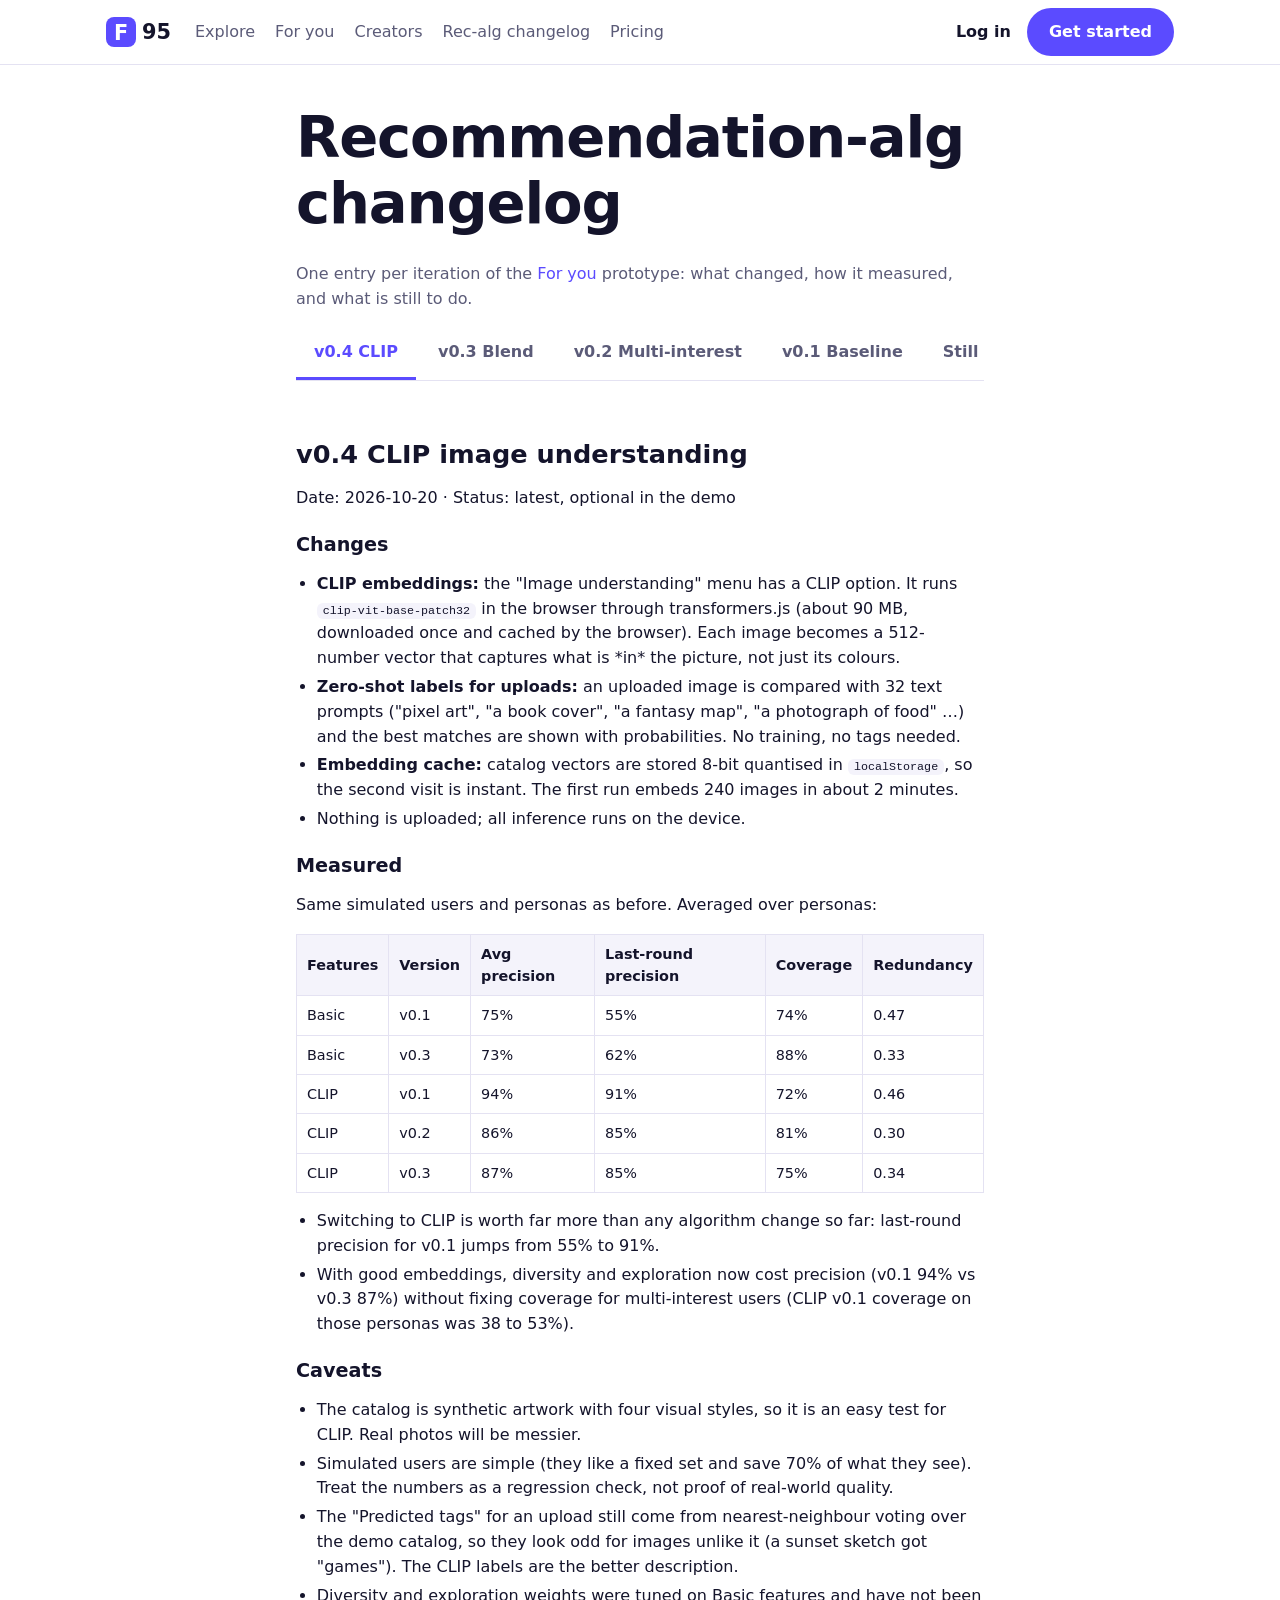
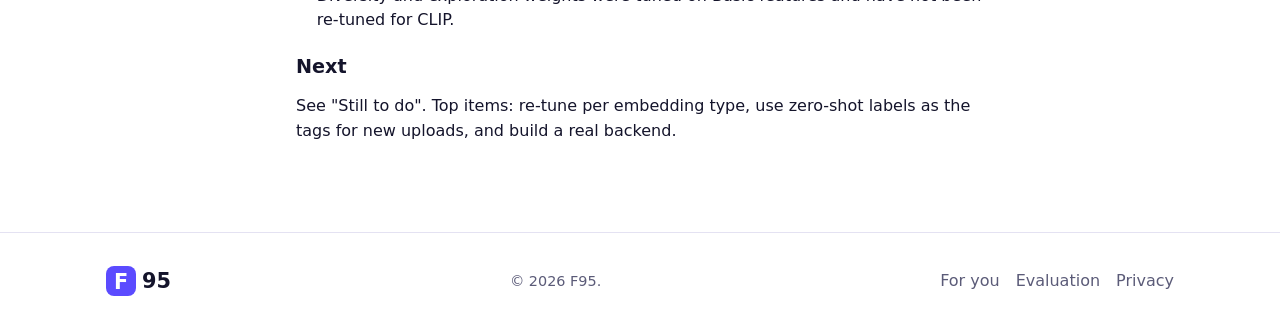
==== docs/changelog.html @ d0337c7e "Add recommendation prototype, evaluation harness and changelog tab Co-Authored-By: Claude Sonnet 5.5" ====
<!doctype html>
<html lang="en">
<head>
  <meta charset="utf-8">
  <meta name="viewport" content="width=device-width, initial-scale=1">
  <title>F95 – Recommendation-alg changelog</title>
  <meta name="description" content="Every iteration of the F95 recommendation algorithm, what changed, how it measured, and what is still to do.">
  <link rel="stylesheet" href="css/style.css">
</head>
<body>
  <header class="nav">
    <div class="wrap nav-inner">
      <a class="logo" href="index.html"><span class="logo-mark">F</span>95</a>
      <nav aria-label="Main">
        <a href="index.html">Explore</a>
        <a href="recs.html">For you</a>
        <a href="creator.html">Creators</a>
        <a href="changelog.html">Rec-alg changelog</a>
        <a href="start.html#pricing">Pricing</a>
      </nav>
      <div class="nav-actions">
        <a class="link" href="#">Log in</a>
        <a class="btn btn-primary" href="start.html">Get started</a>
      </div>
    </div>
  </header>

  <main class="wrap narrow cl">
    <h1>Recommendation-alg changelog</h1>
    <p class="sub">One entry per iteration of the <a href="recs.html" style="color:var(--brand)">For you</a> prototype: what changed, how it measured, and what is still to do.</p>
    <div class="tabs" role="tablist" aria-label="Changelog sections" id="tabs"></div>
    <div id="doc" class="md" role="tabpanel" aria-live="polite"></div>
  </main>

  <footer class="footer">
    <div class="wrap foot-inner">
      <a class="logo" href="index.html"><span class="logo-mark">F</span>95</a>
      <p>© 2026 F95.</p>
      <nav aria-label="Footer"><a href="recs.html">For you</a><a href="recs-eval.html">Evaluation</a><a href="#">Privacy</a></nav>
    </div>
  </footer>
  <script src="js/changelog-page.js"></script>
</body>
</html>
---- docs/css/style.css ----
:root{--ink:#14142b;--muted:#5b5b78;--bg:#fff;--alt:#f4f3fb;--line:#e4e2f2;--brand:#5b4bff;--brand-d:#4636e0;--accent:#00c2a8;--r:16px}
*{box-sizing:border-box}
html{scroll-behavior:smooth}
body{margin:0;font-family:system-ui,-apple-system,"Segoe UI",Roboto,sans-serif;color:var(--ink);background:var(--bg);line-height:1.55}
a{color:inherit;text-decoration:none}
h1,h2,h3{line-height:1.15;margin:0 0 .5em}
h1{font-size:clamp(2.2rem,5vw,3.6rem);letter-spacing:-.02em}
h2{font-size:clamp(1.6rem,3vw,2.2rem)}
.wrap{max-width:1100px;margin:0 auto;padding:0 16px}
.narrow{max-width:720px}
.center{text-align:center}
.fine{color:var(--muted);font-size:.85rem}
.sub{color:var(--muted);margin-top:-.25em}
.section{padding:72px 0}
.alt{background:var(--alt)}

.nav{position:sticky;top:0;z-index:10;background:rgba(255,255,255,.92);backdrop-filter:blur(8px);border-bottom:1px solid var(--line)}
.nav-inner{display:flex;align-items:center;gap:24px;height:64px}
.nav nav{display:flex;gap:20px;flex:1;color:var(--muted);font-weight:500}
.nav nav a:hover,.link:hover{color:var(--ink)}
.nav-actions{display:flex;align-items:center;gap:16px}
.link{font-weight:600}
.logo{display:flex;align-items:center;gap:2px;font-weight:800;font-size:1.3rem}
.logo-mark{display:inline-grid;place-items:center;width:30px;height:30px;border-radius:8px;background:var(--brand);color:#fff;margin-right:4px}

.btn{display:inline-block;padding:10px 20px;border-radius:999px;font-weight:700;border:2px solid transparent;cursor:pointer;font-size:1rem;transition:.15s}
.btn-lg{padding:14px 28px;font-size:1.05rem}
.btn-primary{background:var(--brand);color:#fff}
.btn-primary:hover{background:var(--brand-d)}
.btn-ghost{border-color:var(--ink);color:var(--ink);background:transparent}
.btn-ghost:hover{background:var(--ink);color:#fff}
.btn-light{background:#fff;color:var(--brand)}
.btn:focus-visible,a:focus-visible,textarea:focus-visible,select:focus-visible{outline:3px solid var(--accent);outline-offset:2px}

.hero{padding:72px 0 56px;background:linear-gradient(180deg,var(--alt),#fff)}
.hero-inner{display:grid;grid-template-columns:1.1fr 1fr;gap:48px;align-items:center}
.eyebrow{color:var(--brand);font-weight:700;text-transform:uppercase;letter-spacing:.08em;font-size:.8rem}
.lead{font-size:1.15rem;color:var(--muted);max-width:34em}
.cta{display:flex;flex-wrap:wrap;gap:12px;margin:24px 0 12px}

.card{background:#fff;border:1px solid var(--line);border-radius:var(--r);box-shadow:0 6px 24px rgba(20,20,43,.06)}
.hero-art{position:relative;height:380px}
.art-card{position:absolute;width:62%;padding:12px;display:flex;flex-direction:column;gap:4px}
.art-card span{color:var(--muted);font-size:.8rem}
.thumb{height:110px;border-radius:10px;margin-bottom:6px}
.c1{top:0;left:0}.c2{top:120px;right:0}.c3{top:250px;left:6%}

.g1{background:linear-gradient(135deg,#5b4bff,#00c2a8)}
.g2{background:linear-gradient(135deg,#ff8a5b,#ffcf5b)}
.g3{background:linear-gradient(135deg,#1fa2ff,#a259ff)}

.stats{padding:8px 0 32px}
.stats-inner{display:grid;grid-template-columns:repeat(4,1fr);gap:16px;text-align:center}
.stats b{display:block;font-size:1.9rem}
.stats span{color:var(--muted)}

.grid3{display:grid;grid-template-columns:repeat(3,1fr);gap:24px;margin-top:28px}
.feature{padding:28px}
.icon{width:40px;height:40px;border-radius:12px;background:var(--brand);color:#fff;display:grid;place-items:center;font-weight:800;margin-bottom:14px}
.feature p{color:var(--muted);margin:0}

.creator{overflow:hidden;text-align:center;padding-bottom:24px}
.creator h3{margin:0 0 4px}
.creator p{color:var(--muted);margin:0 0 12px}
.banner{height:110px}
.avatar{width:72px;height:72px;border-radius:50%;border:4px solid #fff;margin:-36px auto 10px;display:grid;place-items:center;color:#fff;font-weight:800;font-size:1.5rem}
.a1{background:#5b4bff}.a2{background:#ff8a5b}.a3{background:#00a38d}
.pill{display:inline-block;padding:4px 12px;border-radius:999px;background:var(--alt);font-size:.85rem;font-weight:600}

.tier{padding:28px;position:relative;display:flex;flex-direction:column}
.tier ul{list-style:none;padding:0;margin:0 0 24px;flex:1}
.tier li{padding:6px 0;color:var(--muted)}
.tier li::before{content:"✓ ";color:var(--accent);font-weight:800}
.tier .btn{text-align:center}
.price{font-size:2.6rem;font-weight:800;margin:0 0 12px}
.price small{font-size:1rem;color:var(--muted);font-weight:500}
.featured{border:2px solid var(--brand)}
.badge{position:absolute;top:-12px;right:20px;background:var(--brand);color:#fff;font-size:.75rem;font-weight:700;padding:4px 12px;border-radius:999px}

textarea{width:100%;background:#fff;color:var(--ink);border:1px solid var(--line);border-radius:12px;padding:12px;font:inherit}
.row{display:flex;gap:12px;align-items:center;margin:12px 0}
select{padding:10px 14px;border-radius:10px;border:1px solid var(--line);font:inherit;background:#fff}
pre{background:var(--ink);color:#d7f7ef;padding:16px;border-radius:12px;min-height:3em;overflow-x:auto}

.cta-band{background:var(--brand);color:#fff;padding:72px 0}
.cta-band p{opacity:.9;margin-bottom:24px}
.footer{padding:32px 0;border-top:1px solid var(--line)}
.foot-inner{display:flex;flex-wrap:wrap;gap:16px 32px;align-items:center;justify-content:space-between}
.foot-inner p{color:var(--muted);margin:0;font-size:.9rem}
.footer nav{display:flex;gap:16px;color:var(--muted)}

@media(max-width:860px){
  .nav nav{display:none}.nav-inner{justify-content:space-between}
  .hero-inner,.grid3{grid-template-columns:1fr}
  .hero-art{height:360px}
  .stats-inner{grid-template-columns:repeat(2,1fr)}
  .section{padding:48px 0}
}
@media(prefers-reduced-motion:reduce){html{scroll-behavior:auto}.btn{transition:none}}

/* Creator page */
.cp-banner{height:200px}
.cp-head{display:flex;flex-wrap:wrap;align-items:flex-end;gap:16px 20px;padding-bottom:16px}
.cp-avatar{width:112px;height:112px;border-radius:50%;border:5px solid #fff;margin-top:-56px;display:grid;place-items:center;color:#fff;font-weight:800;font-size:2.6rem;flex:none}
.cp-id{flex:1;min-width:200px}
.cp-id h1{font-size:clamp(1.6rem,4vw,2.2rem);margin:0}
.cp-id p{margin:4px 0 0;color:var(--muted)}
.cp-actions{display:flex;gap:12px}
.tabs{display:flex;gap:4px;border-bottom:1px solid var(--line);overflow-x:auto}
.tabs button{background:none;border:0;padding:12px 18px;font:inherit;font-weight:600;color:var(--muted);cursor:pointer;border-bottom:3px solid transparent;white-space:nowrap}
.tabs button[aria-selected="true"]{color:var(--brand);border-bottom-color:var(--brand)}
.tabs button:focus-visible,.chip:focus-visible{outline:3px solid var(--accent);outline-offset:-3px}
.cp-body{padding-top:32px;padding-bottom:72px}
[hidden]{display:none!important}
.feed{display:grid;grid-template-columns:repeat(auto-fill,minmax(280px,1fr));gap:20px;margin-top:20px}
.post{padding:12px;display:flex;flex-direction:column}
.post-body{display:flex;flex-direction:column;gap:4px;flex:1}
.post-body h3{margin:0;font-size:1.1rem}
.post-body p{color:var(--muted);margin:4px 0 12px;flex:1}
.post-body .btn{text-align:center;padding:8px 16px;font-size:.9rem}
.filters{display:flex;gap:8px;margin-top:12px}
.chip{border:1px solid var(--line);background:#fff;border-radius:999px;padding:6px 16px;font:inherit;font-weight:600;cursor:pointer}
.chip.on{background:var(--ink);border-color:var(--ink);color:#fff}
#follow[aria-pressed="true"]{background:var(--ink);color:#fff}
@media(max-width:860px){.cp-banner{height:140px}.cp-avatar{width:88px;height:88px;margin-top:-44px;font-size:2rem}}

/* Home: masonry collage */
.explore-head{padding-top:40px;padding-bottom:8px}
.explore-head h1{font-size:clamp(1.8rem,4vw,2.6rem)}
.masonry{columns:5 220px;column-gap:16px;padding:16px 0 72px}
.pin{display:block;break-inside:avoid;margin-bottom:16px}
.pin-img{position:relative;border-radius:var(--r);overflow:hidden;background:var(--alt)}
.pin-img svg{display:block;width:100%;height:auto;transition:transform .25s}
.pin:hover .pin-img svg,.pin:focus-visible .pin-img svg{transform:scale(1.04)}
.lock{position:absolute;top:10px;left:10px;background:rgba(20,20,43,.8);color:#fff;font-size:.72rem;font-weight:700;padding:3px 10px;border-radius:999px}
.pin-meta{display:flex;gap:8px;align-items:center;padding:8px 2px 0}
.pin-meta b{display:block;font-size:.9rem;line-height:1.2}
.pin-meta div span{color:var(--muted);font-size:.78rem}
.mini{width:28px;height:28px;border-radius:50%;display:grid;place-items:center;color:#fff;font-weight:800;font-size:.8rem;flex:none}
@media(prefers-reduced-motion:reduce){.pin-img svg{transition:none}}

/* Recommendation demo + changelog */
table.eval{border-collapse:collapse;width:100%;font-size:.9rem}
table.eval th,table.eval td{border:1px solid var(--line);padding:8px 10px;text-align:left}
table.eval th{background:var(--alt)}
.rec{padding-top:32px;padding-bottom:72px}
.rec-head h1{font-size:clamp(1.8rem,4vw,2.6rem)}
.rec-panel{display:flex;flex-wrap:wrap;gap:12px 20px;align-items:flex-end;padding:16px;margin:16px 0 24px}
.rec-panel label{display:flex;flex-direction:column;gap:4px;font-weight:600;font-size:.85rem}
.rec-cols{display:grid;grid-template-columns:300px 1fr;gap:24px;align-items:start}
.rec-side{display:flex;flex-direction:column;gap:16px;position:sticky;top:80px}
.rec-box{padding:16px}
.rec-box h2{font-size:1.1rem;margin-bottom:8px}
.rec-feed{columns:4 200px;padding-top:0}
.rec-feed .pin{position:relative}
.pin-img img,.pin-img svg{display:block;width:100%;height:auto}
.pin-open{display:block;width:100%;padding:0;border:0;background:none;cursor:pointer;text-align:left;font:inherit;color:inherit}
.pin-acts{position:absolute;top:8px;right:8px;display:flex;gap:6px}
.pin-acts button{width:34px;height:34px;border-radius:50%;border:0;background:rgba(255,255,255,.92);cursor:pointer;font-size:1rem;font-weight:700}
.pin-acts button[aria-pressed="true"]{background:var(--brand);color:#fff}
.why{display:inline-block;margin-top:4px;font-size:.72rem;color:var(--brand);font-weight:600}
.interest{display:flex;align-items:center;gap:8px;margin:8px 0}
.interest .bar{height:6px;border-radius:3px;background:var(--brand)}
.interest .thumbs{display:flex;gap:4px}
.interest .thumbs svg,.interest .thumbs img{width:34px;height:34px;object-fit:cover;border-radius:6px}
.tagchips{display:flex;flex-wrap:wrap;gap:6px;margin:8px 0}
.tagchips .pill{font-size:.78rem}
.rec-dialog{border:0;border-radius:var(--r);padding:20px;max-width:760px;width:calc(100% - 32px);box-shadow:0 20px 60px rgba(20,20,43,.35)}
.rec-dialog::backdrop{background:rgba(20,20,43,.5)}
.rec-dialog .big svg,.rec-dialog .big img{width:100%;max-height:50vh;object-fit:cover;border-radius:12px;display:block;margin:12px 0}
.rec-dialog .mlt{display:grid;grid-template-columns:repeat(auto-fill,minmax(110px,1fr));gap:8px}
.rec-dialog .mlt button{padding:0;border:0;background:none;cursor:pointer}
.rec-dialog .mlt svg,.rec-dialog .mlt img{width:100%;aspect-ratio:1;object-fit:cover;border-radius:8px;display:block}
@media(max-width:860px){.rec-cols{grid-template-columns:1fr}.rec-side{position:static}}
.cl{padding-top:40px;padding-bottom:72px}
.md{padding-top:24px}
.md h2{font-size:1.6rem;margin-top:1.4em}
.md h3{font-size:1.2rem;margin-top:1.2em}
.md h4{font-size:1rem;margin-top:1em}
.md ul,.md ol{padding-left:1.3em}
.md li{margin:.25em 0}
.md code{background:var(--alt);padding:1px 6px;border-radius:6px;font-size:.9em}
.md .tbl{overflow-x:auto}
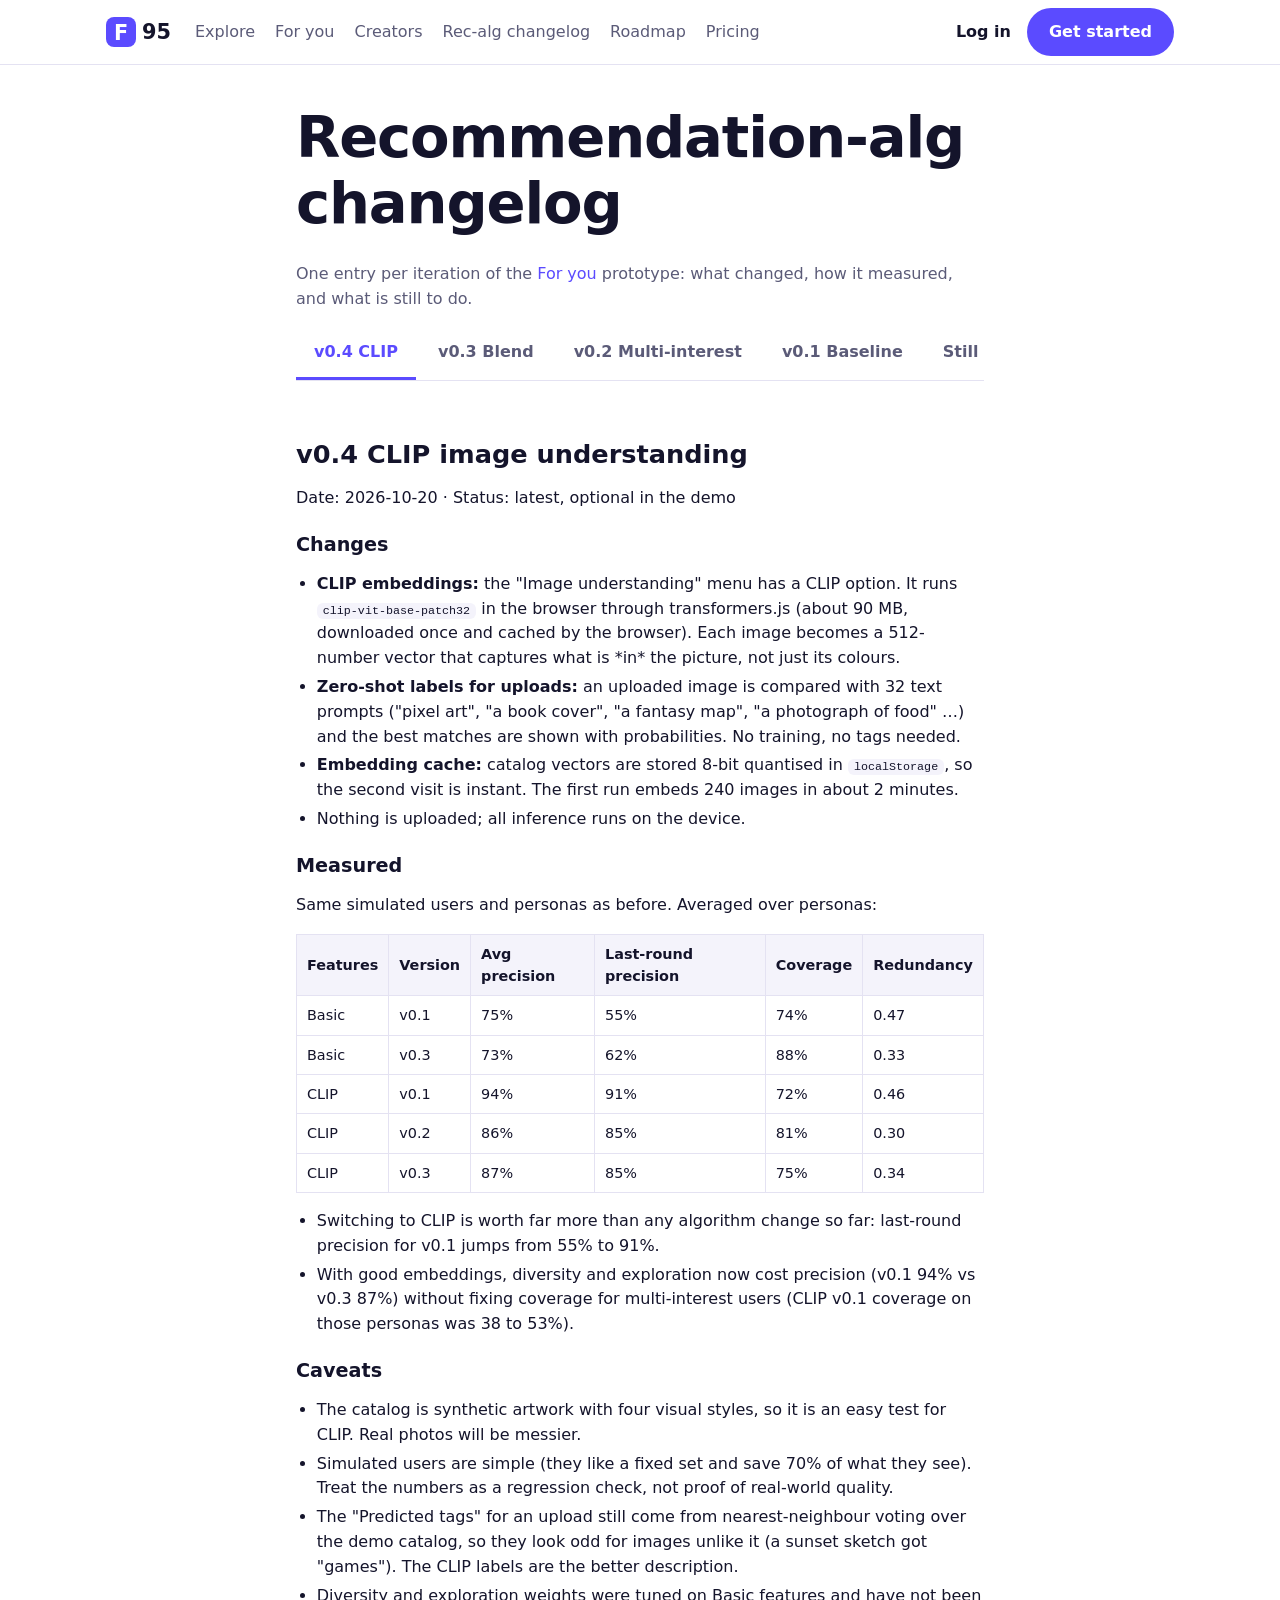
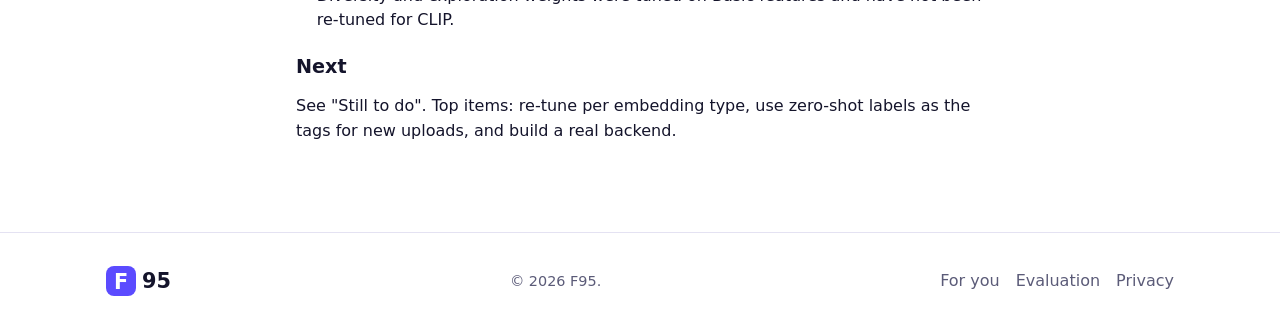
==== commit a7412f05: "Add visual roadmap page (timeline, quality chart, impact/effort matrix, theme board) Co-Authored-By:" ====
--- a/docs/changelog.html
+++ b/docs/changelog.html
@@ -16,6 +16,7 @@
         <a href="recs.html">For you</a>
         <a href="creator.html">Creators</a>
         <a href="changelog.html">Rec-alg changelog</a>
+        <a href="roadmap.html">Roadmap</a>
         <a href="start.html#pricing">Pricing</a>
       </nav>
       <div class="nav-actions">
--- a/docs/css/style.css
+++ b/docs/css/style.css
@@ -181,3 +181,72 @@
 .md li{margin:.25em 0}
 .md code{background:var(--alt);padding:1px 6px;border-radius:6px;font-size:.9em}
 .md .tbl{overflow-x:auto}
+
+/* Roadmap */
+.rm{padding-top:40px;padding-bottom:72px}
+.rm-head h1{margin-bottom:.2em}
+.rm-sec{margin-top:56px}
+.rm-sec h2{margin-bottom:.3em}
+.rm-card{padding:20px;margin-top:16px}
+.rm-progress{margin-top:20px;max-width:560px}
+.rm-bar{display:flex;gap:4px}
+.rm-seg{flex:1;height:10px;border-radius:5px;background:var(--line)}
+.rm-seg.done{background:var(--brand)}
+.rm-seg.next{background:var(--accent)}
+.rm-tag{display:inline-block;font-size:.72rem;font-weight:700;padding:2px 10px;border-radius:999px;white-space:nowrap}
+.rm-tag.done{background:#e6e3ff;color:#3a2bb8}
+.rm-tag.next{background:#d7f7ef;color:#00695a}
+.rm-tag.later{background:var(--alt);color:var(--muted)}
+
+.rm-timeline{list-style:none;margin:24px 0 0;padding:0 0 0 28px;position:relative}
+.rm-timeline::before{content:"";position:absolute;left:13px;top:8px;bottom:8px;width:2px;background:var(--line)}
+.rm-ms{position:relative;margin-bottom:14px}
+.rm-node{position:absolute;left:-28px;top:14px;width:28px;height:28px;border-radius:50%;display:grid;place-items:center;font-size:.8rem;font-weight:800;border:2px solid var(--line);background:#fff;color:var(--muted)}
+.rm-ms.done .rm-node{background:var(--brand);border-color:var(--brand);color:#fff}
+.rm-ms.next .rm-node{border-color:var(--accent);color:#00695a}
+.rm-ms-card{padding:14px 18px}
+.rm-ms-top{display:flex;flex-wrap:wrap;gap:8px 12px;align-items:center;justify-content:space-between}
+.rm-ms.later .rm-ms-card{box-shadow:none;background:#fcfcff}
+.rm-metric{margin:6px 0 0;font-weight:700;color:var(--brand)}
+.rm-ms ul{margin:8px 0 0;padding-left:1.2em;color:var(--muted)}
+.rm-ms li{margin:2px 0}
+
+/* Charts (light surface; the site has no dark theme) */
+.viz-root{color-scheme:light;--surface-1:#fcfcfb;--text-primary:#0b0b0b;--text-secondary:#52514e;--grid:#e4e2f2;--series-1:#2a78d6;--series-2:#eb6834;--series-3:#1baf7a;background:var(--surface-1)}
+.viz-legend{display:flex;flex-wrap:wrap;gap:6px 20px;margin-bottom:8px;color:var(--text-secondary);font-size:.9rem}
+.viz-key{display:inline-flex;align-items:center;gap:8px}
+.viz-key i{width:12px;height:12px;border-radius:3px;display:inline-block}
+.viz-wrap svg,#matrix{width:100%;height:auto;display:block;overflow:visible}
+.viz-grid{stroke:var(--grid);stroke-width:1}
+.viz-base{stroke:var(--text-secondary);stroke-width:1}
+.viz-axis{fill:var(--text-secondary);font-size:12px}
+.viz-axis-strong{fill:var(--text-primary);font-size:12px;font-weight:600}
+.viz-bar{stroke:var(--surface-1);stroke-width:0;cursor:default}
+.viz-bar:hover,.viz-bar:focus{outline:none;filter:brightness(.88)}
+.viz-bar:focus-visible{stroke:var(--text-primary);stroke-width:2}
+.viz-table{margin-top:12px}
+.viz-table summary{cursor:pointer;font-weight:600;color:var(--brand)}
+.viz-table .tbl{margin-top:8px;overflow-x:auto}
+.viz-quad{fill:#e6e3ff;opacity:.45}
+.viz-quad-label{fill:var(--text-secondary);font-size:12px;font-weight:700;letter-spacing:.04em;text-transform:uppercase}
+.viz-dot circle{stroke:var(--surface-1);stroke-width:2;fill:var(--text-secondary)}
+.viz-dot.next circle{fill:var(--series-1)}
+.viz-dot text{fill:#fff;font-size:12px;font-weight:700;pointer-events:none}
+.viz-dot{cursor:default;outline:none}
+.viz-dot:hover circle,.viz-dot:focus circle{stroke:var(--text-primary)}
+.viz-tip{position:fixed;z-index:50;background:var(--ink);color:#fff;padding:8px 12px;border-radius:8px;font-size:.82rem;max-width:260px;pointer-events:none;box-shadow:0 6px 20px rgba(20,20,43,.3)}
+.viz-tip div{opacity:.9;margin-top:2px}
+.rm-matrix-grid{display:block}
+.rm-key{columns:2 340px;column-gap:32px;margin:20px 0 0;padding-left:1.6em;font-size:.9rem;line-height:1.35}
+.rm-key li{margin:0 0 10px;padding-left:4px;break-inside:avoid}
+.rm-key .fine{display:block;margin-top:2px}
+.rm-status-key{display:flex;gap:8px;margin:8px 0 16px}
+.rm-lanes{display:grid;grid-template-columns:repeat(auto-fill,minmax(280px,1fr));gap:16px}
+.rm-lane{padding:16px 18px}
+.rm-lane h3{font-size:1.05rem;margin-bottom:8px}
+.rm-lane ul{list-style:none;margin:0;padding:0}
+.rm-lane li{display:flex;gap:8px;align-items:baseline;padding:6px 0;border-top:1px solid var(--line);font-size:.92rem}
+.rm-lane li:first-child{border-top:0}
+.rm-lane li .rm-tag{flex:none;min-width:62px;text-align:center}
+.rm-lane li.later span:last-child{color:var(--muted)}
+@media(max-width:860px){.rm-matrix-grid{grid-template-columns:1fr}}
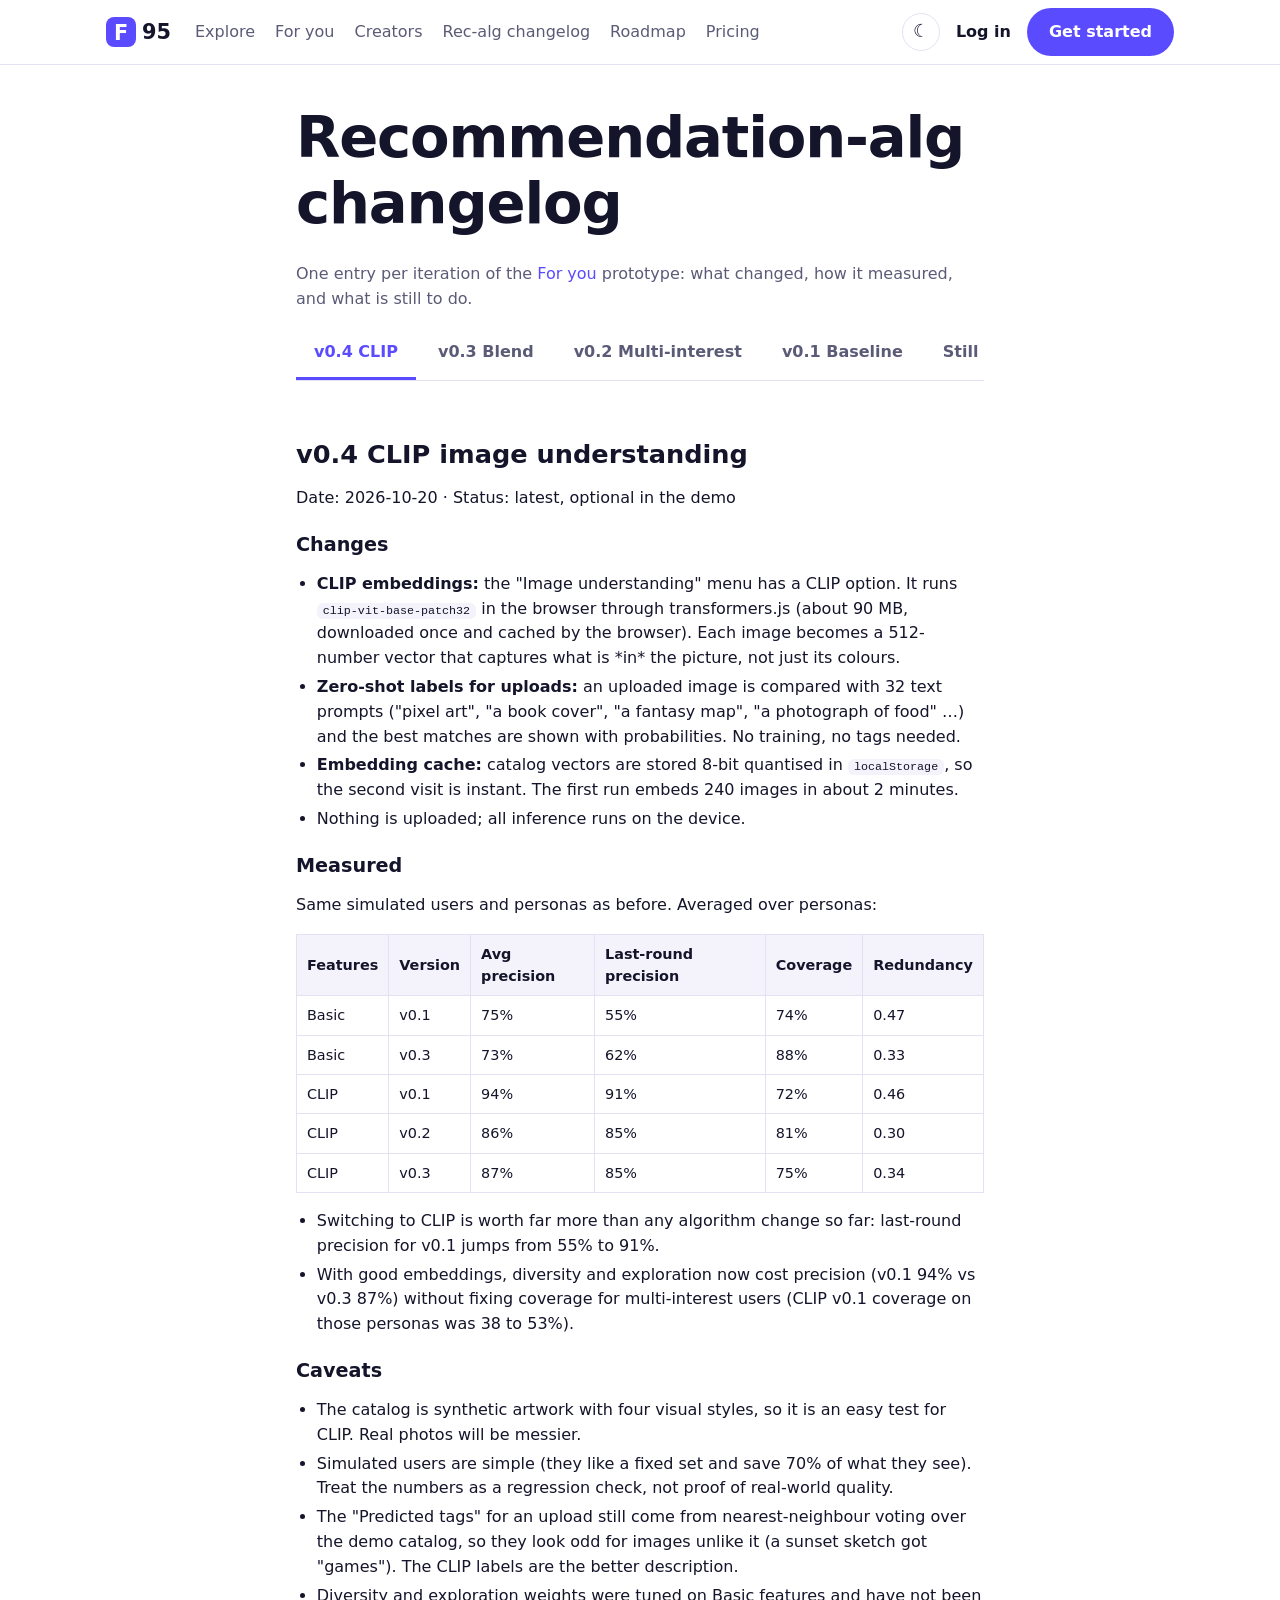
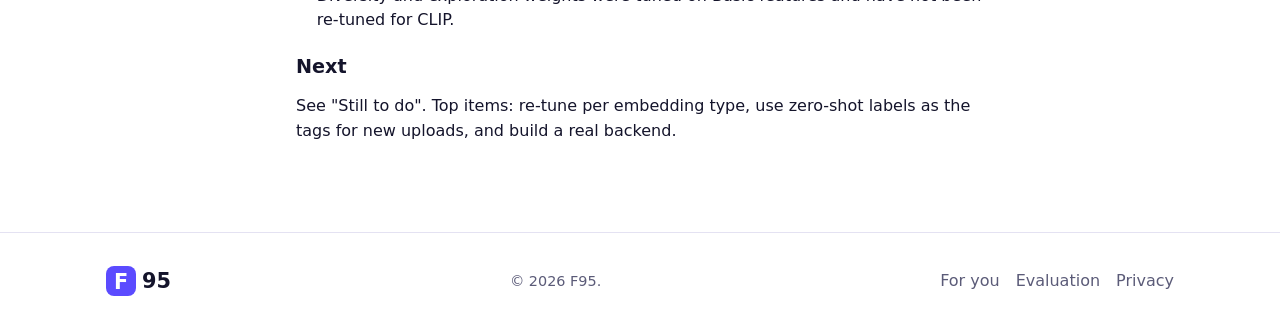
==== commit 6e1cf22e: "Add dark theme (VS Code Dark Modern colours) with toggle Co-Authored-By: Claude Sonnet 5.5 <noreply@" ====
--- a/docs/changelog.html
+++ b/docs/changelog.html
@@ -3,9 +3,11 @@
 <head>
   <meta charset="utf-8">
   <meta name="viewport" content="width=device-width, initial-scale=1">
+  <meta name="darkreader-lock">
   <title>F95 – Recommendation-alg changelog</title>
   <meta name="description" content="Every iteration of the F95 recommendation algorithm, what changed, how it measured, and what is still to do.">
   <link rel="stylesheet" href="css/style.css">
+  <script src="js/theme.js"></script>
 </head>
 <body>
   <header class="nav">
@@ -20,6 +22,7 @@
         <a href="start.html#pricing">Pricing</a>
       </nav>
       <div class="nav-actions">
+        <button type="button" class="theme-toggle" id="theme-toggle" aria-pressed="false" aria-label="Dark theme"></button>
         <a class="link" href="#">Log in</a>
         <a class="btn btn-primary" href="start.html">Get started</a>
       </div>
@@ -28,7 +31,7 @@
 
   <main class="wrap narrow cl">
     <h1>Recommendation-alg changelog</h1>
-    <p class="sub">One entry per iteration of the <a href="recs.html" style="color:var(--brand)">For you</a> prototype: what changed, how it measured, and what is still to do.</p>
+    <p class="sub">One entry per iteration of the <a href="recs.html" style="color:var(--brand-text)">For you</a> prototype: what changed, how it measured, and what is still to do.</p>
     <div class="tabs" role="tablist" aria-label="Changelog sections" id="tabs"></div>
     <div id="doc" class="md" role="tabpanel" aria-live="polite"></div>
   </main>
--- a/docs/css/style.css
+++ b/docs/css/style.css
@@ -1,4 +1,4 @@
-:root{--ink:#14142b;--muted:#5b5b78;--bg:#fff;--alt:#f4f3fb;--line:#e4e2f2;--brand:#5b4bff;--brand-d:#4636e0;--accent:#00c2a8;--r:16px}
+:root{--ink:#14142b;--muted:#5b5b78;--bg:#fff;--surface:#fff;--input-bg:#fff;--brand-text:#5b4bff;--code-bg:#14142b;--on-ink:#fff;--shadow:rgba(20,20,43,.06);--nav-bg:rgba(255,255,255,.92);--tag-done-bg:#e6e3ff;--tag-done-fg:#3a2bb8;--tag-next-bg:#d7f7ef;--tag-next-fg:#00695a;--dot-later:#52514e;color-scheme:light;--alt:#f4f3fb;--line:#e4e2f2;--brand:#5b4bff;--brand-d:#4636e0;--accent:#00c2a8;--r:16px}
 *{box-sizing:border-box}
 html{scroll-behavior:smooth}
 body{margin:0;font-family:system-ui,-apple-system,"Segoe UI",Roboto,sans-serif;color:var(--ink);background:var(--bg);line-height:1.55}
@@ -14,7 +14,7 @@
 .section{padding:72px 0}
 .alt{background:var(--alt)}
 
-.nav{position:sticky;top:0;z-index:10;background:rgba(255,255,255,.92);backdrop-filter:blur(8px);border-bottom:1px solid var(--line)}
+.nav{position:sticky;top:0;z-index:10;background:var(--nav-bg);backdrop-filter:blur(8px);border-bottom:1px solid var(--line)}
 .nav-inner{display:flex;align-items:center;gap:24px;height:64px}
 .nav nav{display:flex;gap:20px;flex:1;color:var(--muted);font-weight:500}
 .nav nav a:hover,.link:hover{color:var(--ink)}
@@ -28,17 +28,17 @@
 .btn-primary{background:var(--brand);color:#fff}
 .btn-primary:hover{background:var(--brand-d)}
 .btn-ghost{border-color:var(--ink);color:var(--ink);background:transparent}
-.btn-ghost:hover{background:var(--ink);color:#fff}
-.btn-light{background:#fff;color:var(--brand)}
+.btn-ghost:hover{background:var(--ink);color:var(--on-ink)}
+.btn-light{background:#fff;color:#5b4bff}
 .btn:focus-visible,a:focus-visible,textarea:focus-visible,select:focus-visible{outline:3px solid var(--accent);outline-offset:2px}
 
-.hero{padding:72px 0 56px;background:linear-gradient(180deg,var(--alt),#fff)}
+.hero{padding:72px 0 56px;background:linear-gradient(180deg,var(--alt),var(--bg))}
 .hero-inner{display:grid;grid-template-columns:1.1fr 1fr;gap:48px;align-items:center}
-.eyebrow{color:var(--brand);font-weight:700;text-transform:uppercase;letter-spacing:.08em;font-size:.8rem}
+.eyebrow{color:var(--brand-text);font-weight:700;text-transform:uppercase;letter-spacing:.08em;font-size:.8rem}
 .lead{font-size:1.15rem;color:var(--muted);max-width:34em}
 .cta{display:flex;flex-wrap:wrap;gap:12px;margin:24px 0 12px}
 
-.card{background:#fff;border:1px solid var(--line);border-radius:var(--r);box-shadow:0 6px 24px rgba(20,20,43,.06)}
+.card{background:var(--surface);border:1px solid var(--line);border-radius:var(--r);box-shadow:0 6px 24px var(--shadow)}
 .hero-art{position:relative;height:380px}
 .art-card{position:absolute;width:62%;padding:12px;display:flex;flex-direction:column;gap:4px}
 .art-card span{color:var(--muted);font-size:.8rem}
@@ -63,7 +63,7 @@
 .creator h3{margin:0 0 4px}
 .creator p{color:var(--muted);margin:0 0 12px}
 .banner{height:110px}
-.avatar{width:72px;height:72px;border-radius:50%;border:4px solid #fff;margin:-36px auto 10px;display:grid;place-items:center;color:#fff;font-weight:800;font-size:1.5rem}
+.avatar{width:72px;height:72px;border-radius:50%;border:4px solid var(--bg);margin:-36px auto 10px;display:grid;place-items:center;color:#fff;font-weight:800;font-size:1.5rem}
 .a1{background:#5b4bff}.a2{background:#ff8a5b}.a3{background:#00a38d}
 .pill{display:inline-block;padding:4px 12px;border-radius:999px;background:var(--alt);font-size:.85rem;font-weight:600}
 
@@ -77,10 +77,10 @@
 .featured{border:2px solid var(--brand)}
 .badge{position:absolute;top:-12px;right:20px;background:var(--brand);color:#fff;font-size:.75rem;font-weight:700;padding:4px 12px;border-radius:999px}
 
-textarea{width:100%;background:#fff;color:var(--ink);border:1px solid var(--line);border-radius:12px;padding:12px;font:inherit}
+textarea{width:100%;background:var(--input-bg);color:var(--ink);border:1px solid var(--line);border-radius:12px;padding:12px;font:inherit}
 .row{display:flex;gap:12px;align-items:center;margin:12px 0}
-select{padding:10px 14px;border-radius:10px;border:1px solid var(--line);font:inherit;background:#fff}
-pre{background:var(--ink);color:#d7f7ef;padding:16px;border-radius:12px;min-height:3em;overflow-x:auto}
+select{padding:10px 14px;border-radius:10px;border:1px solid var(--line);font:inherit;background:var(--input-bg);color:var(--ink)}
+pre{background:var(--code-bg);color:#d7f7ef;padding:16px;border-radius:12px;min-height:3em;overflow-x:auto}
 
 .cta-band{background:var(--brand);color:#fff;padding:72px 0}
 .cta-band p{opacity:.9;margin-bottom:24px}
@@ -101,14 +101,14 @@
 /* Creator page */
 .cp-banner{height:200px}
 .cp-head{display:flex;flex-wrap:wrap;align-items:flex-end;gap:16px 20px;padding-bottom:16px}
-.cp-avatar{width:112px;height:112px;border-radius:50%;border:5px solid #fff;margin-top:-56px;display:grid;place-items:center;color:#fff;font-weight:800;font-size:2.6rem;flex:none}
+.cp-avatar{width:112px;height:112px;border-radius:50%;border:5px solid var(--bg);margin-top:-56px;display:grid;place-items:center;color:#fff;font-weight:800;font-size:2.6rem;flex:none}
 .cp-id{flex:1;min-width:200px}
 .cp-id h1{font-size:clamp(1.6rem,4vw,2.2rem);margin:0}
 .cp-id p{margin:4px 0 0;color:var(--muted)}
 .cp-actions{display:flex;gap:12px}
 .tabs{display:flex;gap:4px;border-bottom:1px solid var(--line);overflow-x:auto}
 .tabs button{background:none;border:0;padding:12px 18px;font:inherit;font-weight:600;color:var(--muted);cursor:pointer;border-bottom:3px solid transparent;white-space:nowrap}
-.tabs button[aria-selected="true"]{color:var(--brand);border-bottom-color:var(--brand)}
+.tabs button[aria-selected="true"]{color:var(--brand-text);border-bottom-color:var(--brand)}
 .tabs button:focus-visible,.chip:focus-visible{outline:3px solid var(--accent);outline-offset:-3px}
 .cp-body{padding-top:32px;padding-bottom:72px}
 [hidden]{display:none!important}
@@ -119,9 +119,9 @@
 .post-body p{color:var(--muted);margin:4px 0 12px;flex:1}
 .post-body .btn{text-align:center;padding:8px 16px;font-size:.9rem}
 .filters{display:flex;gap:8px;margin-top:12px}
-.chip{border:1px solid var(--line);background:#fff;border-radius:999px;padding:6px 16px;font:inherit;font-weight:600;cursor:pointer}
-.chip.on{background:var(--ink);border-color:var(--ink);color:#fff}
-#follow[aria-pressed="true"]{background:var(--ink);color:#fff}
+.chip{border:1px solid var(--line);background:var(--surface);color:var(--ink);border-radius:999px;padding:6px 16px;font:inherit;font-weight:600;cursor:pointer}
+.chip.on{background:var(--ink);border-color:var(--ink);color:var(--on-ink)}
+#follow[aria-pressed="true"]{background:var(--ink);color:var(--on-ink)}
 @media(max-width:860px){.cp-banner{height:140px}.cp-avatar{width:88px;height:88px;margin-top:-44px;font-size:2rem}}
 
 /* Home: masonry collage */
@@ -156,16 +156,16 @@
 .pin-img img,.pin-img svg{display:block;width:100%;height:auto}
 .pin-open{display:block;width:100%;padding:0;border:0;background:none;cursor:pointer;text-align:left;font:inherit;color:inherit}
 .pin-acts{position:absolute;top:8px;right:8px;display:flex;gap:6px}
-.pin-acts button{width:34px;height:34px;border-radius:50%;border:0;background:rgba(255,255,255,.92);cursor:pointer;font-size:1rem;font-weight:700}
+.pin-acts button{width:34px;height:34px;border-radius:50%;border:0;background:rgba(255,255,255,.92);color:#14142b;cursor:pointer;font-size:1rem;font-weight:700}
 .pin-acts button[aria-pressed="true"]{background:var(--brand);color:#fff}
-.why{display:inline-block;margin-top:4px;font-size:.72rem;color:var(--brand);font-weight:600}
+.why{display:inline-block;margin-top:4px;font-size:.72rem;color:var(--brand-text);font-weight:600}
 .interest{display:flex;align-items:center;gap:8px;margin:8px 0}
 .interest .bar{height:6px;border-radius:3px;background:var(--brand)}
 .interest .thumbs{display:flex;gap:4px}
 .interest .thumbs svg,.interest .thumbs img{width:34px;height:34px;object-fit:cover;border-radius:6px}
 .tagchips{display:flex;flex-wrap:wrap;gap:6px;margin:8px 0}
 .tagchips .pill{font-size:.78rem}
-.rec-dialog{border:0;border-radius:var(--r);padding:20px;max-width:760px;width:calc(100% - 32px);box-shadow:0 20px 60px rgba(20,20,43,.35)}
+.rec-dialog{border:0;background:var(--surface);color:var(--ink);border-radius:var(--r);padding:20px;max-width:760px;width:calc(100% - 32px);box-shadow:0 20px 60px rgba(20,20,43,.35)}
 .rec-dialog::backdrop{background:rgba(20,20,43,.5)}
 .rec-dialog .big svg,.rec-dialog .big img{width:100%;max-height:50vh;object-fit:cover;border-radius:12px;display:block;margin:12px 0}
 .rec-dialog .mlt{display:grid;grid-template-columns:repeat(auto-fill,minmax(110px,1fr));gap:8px}
@@ -194,20 +194,20 @@
 .rm-seg.done{background:var(--brand)}
 .rm-seg.next{background:var(--accent)}
 .rm-tag{display:inline-block;font-size:.72rem;font-weight:700;padding:2px 10px;border-radius:999px;white-space:nowrap}
-.rm-tag.done{background:#e6e3ff;color:#3a2bb8}
-.rm-tag.next{background:#d7f7ef;color:#00695a}
+.rm-tag.done{background:var(--tag-done-bg);color:var(--tag-done-fg)}
+.rm-tag.next{background:var(--tag-next-bg);color:var(--tag-next-fg)}
 .rm-tag.later{background:var(--alt);color:var(--muted)}
 
 .rm-timeline{list-style:none;margin:24px 0 0;padding:0 0 0 28px;position:relative}
 .rm-timeline::before{content:"";position:absolute;left:13px;top:8px;bottom:8px;width:2px;background:var(--line)}
 .rm-ms{position:relative;margin-bottom:14px}
-.rm-node{position:absolute;left:-28px;top:14px;width:28px;height:28px;border-radius:50%;display:grid;place-items:center;font-size:.8rem;font-weight:800;border:2px solid var(--line);background:#fff;color:var(--muted)}
+.rm-node{position:absolute;left:-28px;top:14px;width:28px;height:28px;border-radius:50%;display:grid;place-items:center;font-size:.8rem;font-weight:800;border:2px solid var(--line);background:var(--surface);color:var(--muted)}
 .rm-ms.done .rm-node{background:var(--brand);border-color:var(--brand);color:#fff}
-.rm-ms.next .rm-node{border-color:var(--accent);color:#00695a}
+.rm-ms.next .rm-node{border-color:var(--accent);color:var(--tag-next-fg)}
 .rm-ms-card{padding:14px 18px}
 .rm-ms-top{display:flex;flex-wrap:wrap;gap:8px 12px;align-items:center;justify-content:space-between}
-.rm-ms.later .rm-ms-card{box-shadow:none;background:#fcfcff}
-.rm-metric{margin:6px 0 0;font-weight:700;color:var(--brand)}
+.rm-ms.later .rm-ms-card{box-shadow:none;background:var(--surface)}
+.rm-metric{margin:6px 0 0;font-weight:700;color:var(--brand-text)}
 .rm-ms ul{margin:8px 0 0;padding-left:1.2em;color:var(--muted)}
 .rm-ms li{margin:2px 0}
 
@@ -225,16 +225,16 @@
 .viz-bar:hover,.viz-bar:focus{outline:none;filter:brightness(.88)}
 .viz-bar:focus-visible{stroke:var(--text-primary);stroke-width:2}
 .viz-table{margin-top:12px}
-.viz-table summary{cursor:pointer;font-weight:600;color:var(--brand)}
+.viz-table summary{cursor:pointer;font-weight:600;color:var(--brand-text)}
 .viz-table .tbl{margin-top:8px;overflow-x:auto}
-.viz-quad{fill:#e6e3ff;opacity:.45}
+.viz-quad{fill:var(--tag-done-bg);opacity:.6}
 .viz-quad-label{fill:var(--text-secondary);font-size:12px;font-weight:700;letter-spacing:.04em;text-transform:uppercase}
-.viz-dot circle{stroke:var(--surface-1);stroke-width:2;fill:var(--text-secondary)}
-.viz-dot.next circle{fill:var(--series-1)}
+.viz-dot circle{stroke:var(--surface-1);stroke-width:2;fill:var(--dot-later)}
+.viz-dot.next circle{fill:#2a78d6}
 .viz-dot text{fill:#fff;font-size:12px;font-weight:700;pointer-events:none}
 .viz-dot{cursor:default;outline:none}
 .viz-dot:hover circle,.viz-dot:focus circle{stroke:var(--text-primary)}
-.viz-tip{position:fixed;z-index:50;background:var(--ink);color:#fff;padding:8px 12px;border-radius:8px;font-size:.82rem;max-width:260px;pointer-events:none;box-shadow:0 6px 20px rgba(20,20,43,.3)}
+.viz-tip{position:fixed;z-index:50;background:var(--ink);color:var(--on-ink);padding:8px 12px;border-radius:8px;font-size:.82rem;max-width:260px;pointer-events:none;box-shadow:0 6px 20px rgba(20,20,43,.3)}
 .viz-tip div{opacity:.9;margin-top:2px}
 .rm-matrix-grid{display:block}
 .rm-key{columns:2 340px;column-gap:32px;margin:20px 0 0;padding-left:1.6em;font-size:.9rem;line-height:1.35}
@@ -250,3 +250,15 @@
 .rm-lane li .rm-tag{flex:none;min-width:62px;text-align:center}
 .rm-lane li.later span:last-child{color:var(--muted)}
 @media(max-width:860px){.rm-matrix-grid{grid-template-columns:1fr}}
+
+/* Dark theme: colours from VS Code's Dark Modern. js/theme.js sets data-theme on <html>. */
+:root[data-theme="dark"]{color-scheme:dark;--ink:#cccccc;--muted:#9d9d9d;--bg:#1f1f1f;--alt:#181818;--line:#2b2b2b;--surface:#252526;--input-bg:#313131;--brand:#0078d4;--brand-d:#026ec1;--brand-text:#4daafc;--accent:#2ea08e;--code-bg:#181818;--on-ink:#1f1f1f;--shadow:rgba(0,0,0,.35);--nav-bg:rgba(31,31,31,.92);--tag-done-bg:#04395e;--tag-done-fg:#75beff;--tag-next-bg:#0f3d36;--tag-next-fg:#4ec9b0;--dot-later:#6e6e6e}
+:root[data-theme="dark"] .viz-root{color-scheme:dark;--surface-1:#252526;--text-primary:#cccccc;--text-secondary:#9d9d9d;--grid:#3a3a3a;--series-1:#3987e5;--series-2:#d95926;--series-3:#199e70}
+:root[data-theme="dark"] .btn-ghost{border-color:var(--ink)}
+:root[data-theme="dark"] .hero-art .thumb,:root[data-theme="dark"] .banner{filter:saturate(.9) brightness(.92)}
+
+.theme-toggle{width:38px;height:38px;border-radius:50%;border:1px solid var(--line);background:var(--surface);color:var(--ink);cursor:pointer;font-size:1.1rem;line-height:1;padding:0}
+.theme-toggle::before{content:"\263E"}
+.theme-toggle[aria-pressed="true"]::before{content:"\2600"}
+.theme-toggle:hover{border-color:var(--muted)}
+.theme-toggle:focus-visible{outline:3px solid var(--accent);outline-offset:2px}
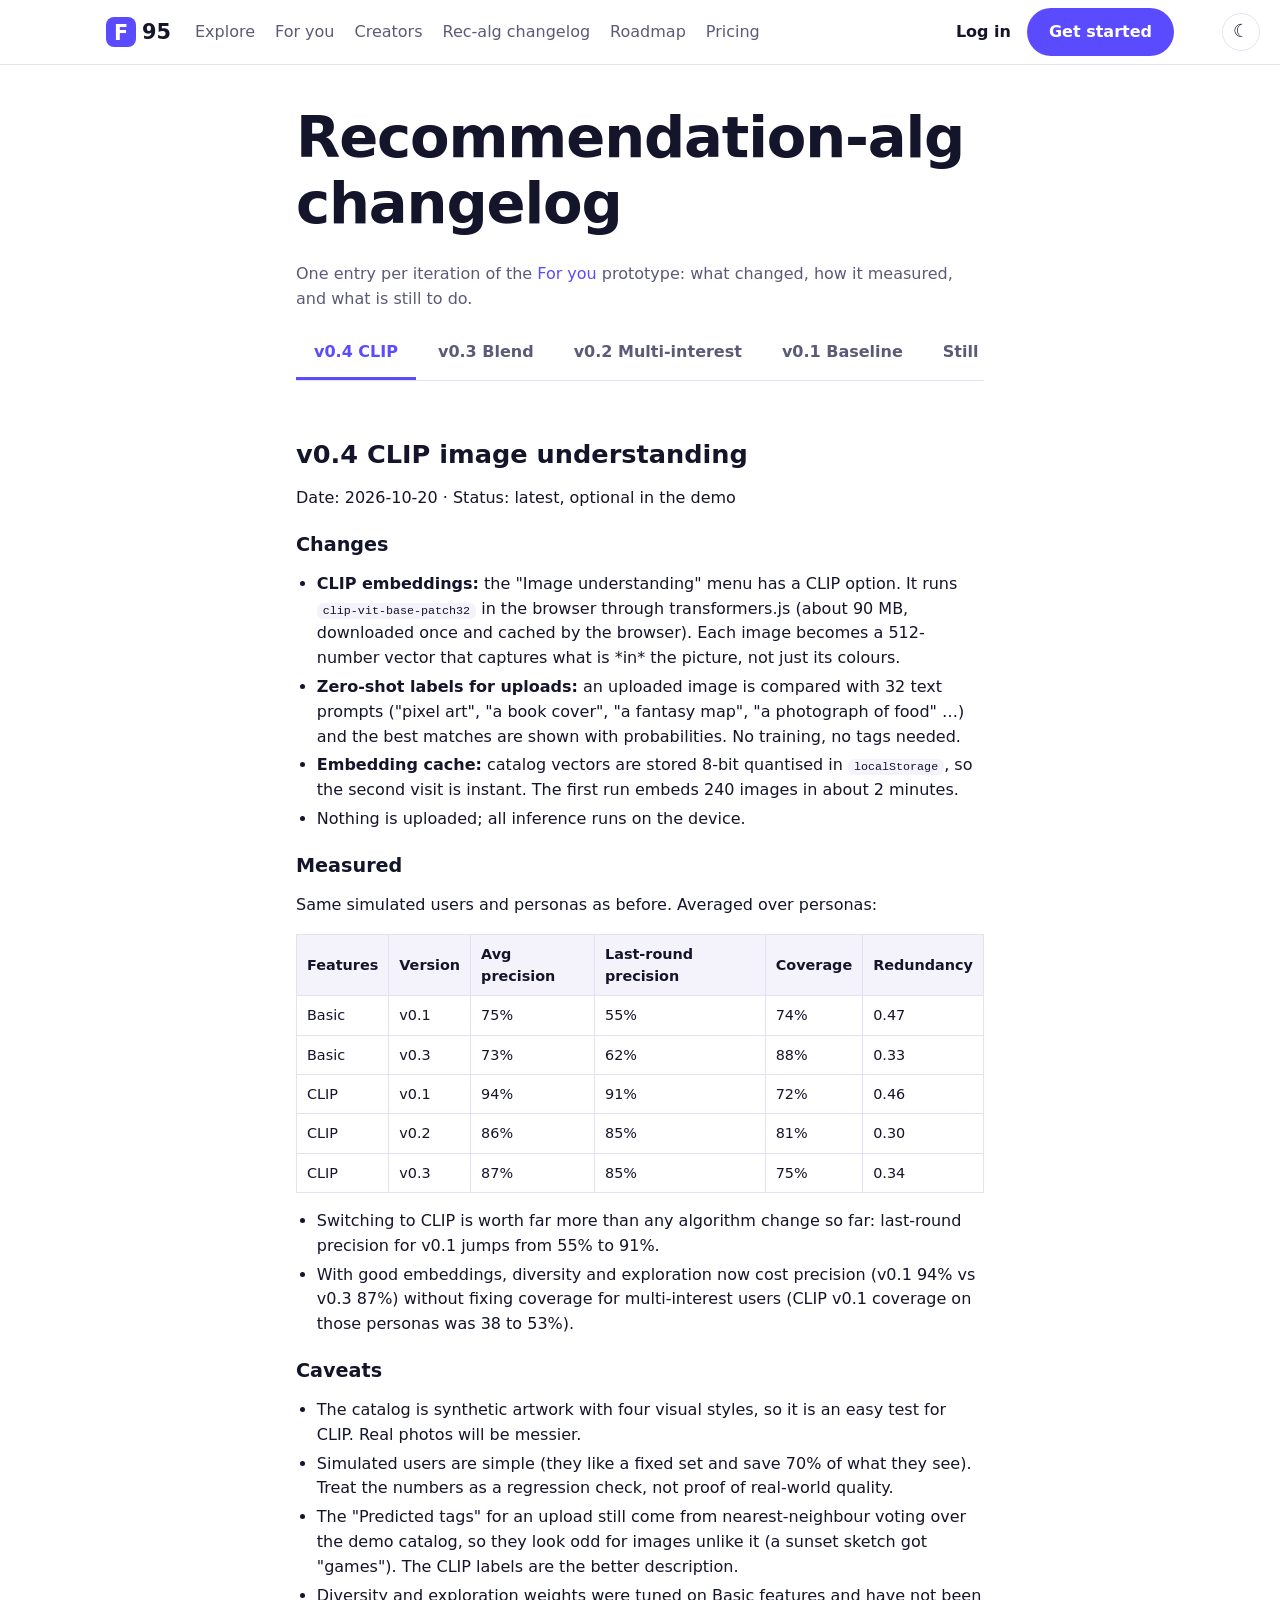
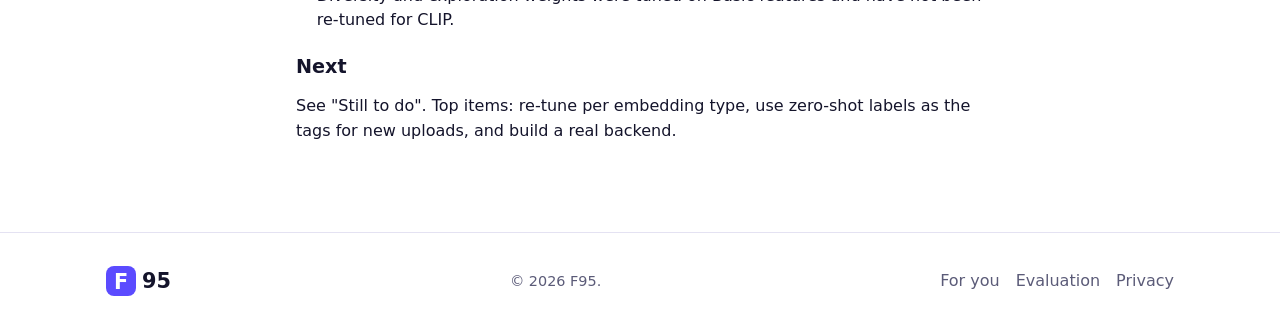
==== commit c0c7f993: "Move theme toggle to the far right of the header, after Get started Co-Authored-By: Claude Sonnet 5." ====
--- a/docs/changelog.html
+++ b/docs/changelog.html
@@ -22,9 +22,9 @@
         <a href="start.html#pricing">Pricing</a>
       </nav>
       <div class="nav-actions">
-        <button type="button" class="theme-toggle" id="theme-toggle" aria-pressed="false" aria-label="Dark theme"></button>
         <a class="link" href="#">Log in</a>
         <a class="btn btn-primary" href="start.html">Get started</a>
+        <button type="button" class="theme-toggle" id="theme-toggle" aria-pressed="false" aria-label="Dark theme"></button>
       </div>
     </div>
   </header>
--- a/docs/css/style.css
+++ b/docs/css/style.css
@@ -262,3 +262,5 @@
 .theme-toggle[aria-pressed="true"]::before{content:"\2600"}
 .theme-toggle:hover{border-color:var(--muted)}
 .theme-toggle:focus-visible{outline:3px solid var(--accent);outline-offset:2px}
+/* On wide screens the toggle sits in the far top-right corner of the page, right of "Get started". */
+@media(min-width:1240px){.nav .theme-toggle{position:absolute;right:20px;top:13px}}
